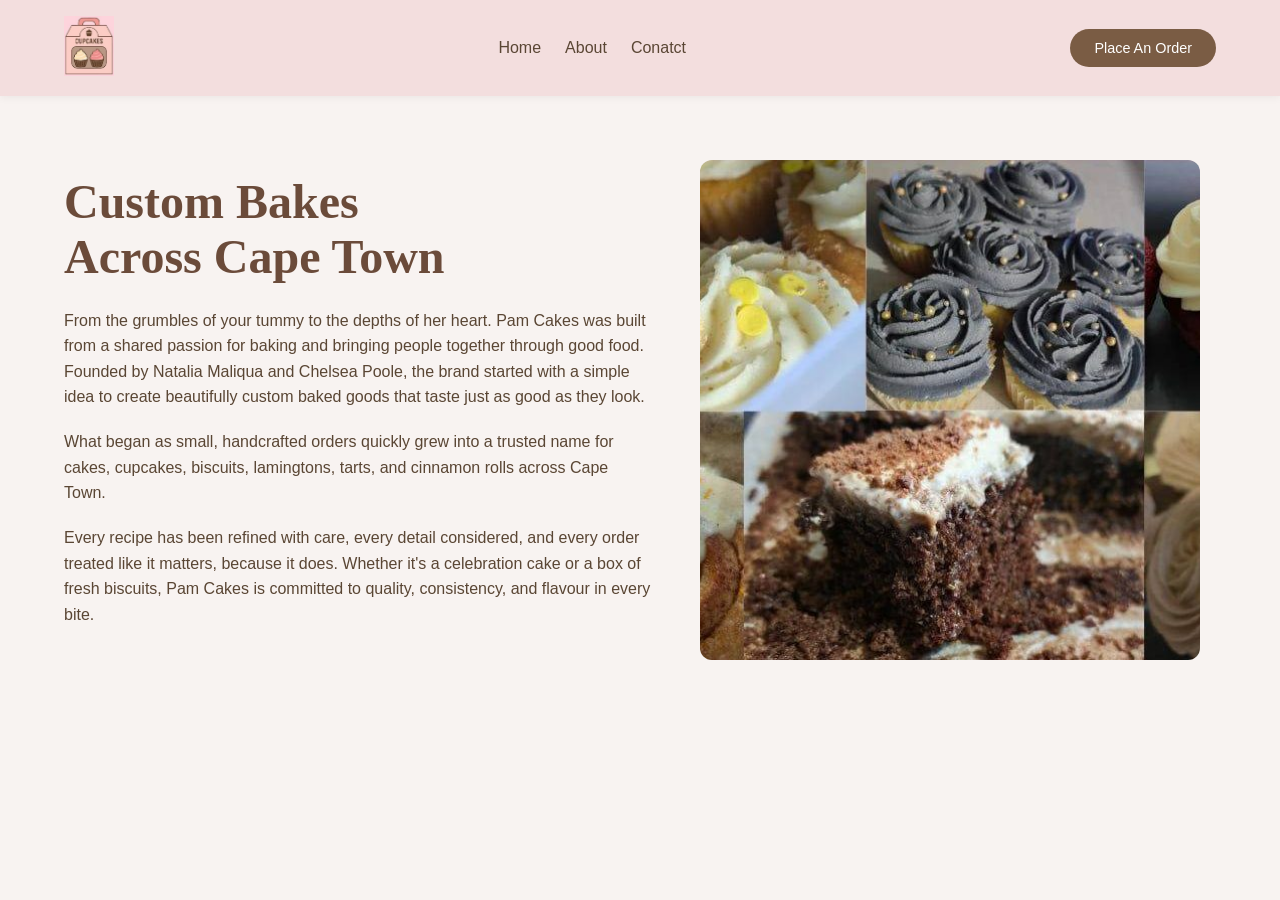
==== about.html @ 2bd02710 "orject and testimonial added" ====
<!DOCTYPE html>
<html lang="en">
<head>
    <meta charset="UTF-8">
    <meta name="viewport" content="width=device-width, initial-scale=1.0">
    <link rel="stylesheet" href="style.css">
    <title>Pam Cakes</title>
</head>
<body>
    <!-- Navigation -->
    <header class="site-header">
        <div class="container nav-container">
            <div class="logo">
                <img src="/pictures/logo.jpg" alt="Pam Cakes Logo">
            </div>

            <nav class="main-nav">
                <ul>
                    <li><a href="http://127.0.0.1:5500/index.html">Home</a></li>
                    <li><a href="http://127.0.0.1:5500/About.html">About</a></li>
                    <li><a href="http://127.0.0.1:5500/Conatct.html">Conatct</a></li>
                </ul>
            </nav>

            <a href="#" class="btn primary-btn">Place An Order</a>
        </div>
    </header>
    <section class="custom-bakes">
        <h1 class="about">About</h1>
    <div class="container custom-grid">

        <!-- Text Content -->
        <article class="custom-text">
            <h2>Custom Bakes<br>Across Cape Town</h2>

            <p>
                From the grumbles of your tummy to the depths of her heart.
                Pam Cakes was built from a shared passion for baking and bringing
                people together through good food. Founded by Natalia Maliqua
                and Chelsea Poole, the brand started with a simple idea to create
                beautifully custom baked goods that taste just as good as they look.
            </p>

            <p>
                What began as small, handcrafted orders quickly grew into a trusted
                name for cakes, cupcakes, biscuits, lamingtons, tarts, and cinnamon
                rolls across Cape Town.
            </p>

            <p>
                Every recipe has been refined with care, every detail considered,
                and every order treated like it matters, because it does. Whether
                it's a celebration cake or a box of fresh biscuits, Pam Cakes is
                committed to quality, consistency, and flavour in every bite.
            </p>
        </article>

        <!-- Image Grid -->
        <aside class="custom-images">
            <img src="/pictures/pamcakes.jpg" alt="Cupcake">
        </aside>

    </div>
</section>
</body>
</html>
---- style.css ----
* {
    margin: 0;
    padding: 0;
    box-sizing: border-box;
}

body {
    font-family: "Segoe UI", sans-serif;
    color: #5a4634;
    background-color: #f8f3f1;
}
/************************************************************** HOME **************************************************************/
/* Container */
.container {
    width: 90%;
    max-width: 1200px;
    margin: auto;
}

/* Header */
.site-header {
    background: #f3dede;
    padding: 1rem 0;

    position: sticky;
    top: 0;
    z-index: 1000;

    box-shadow: 0 2px 8px rgba(0,0,0,0.05);
}

.nav-container {
    display: flex;
    align-items: center;
    justify-content: space-between;
}

.logo img {
    width: 50px;
}

.main-nav ul {
    display: flex;
    gap: 1.5rem;
    list-style: none;
}

.main-nav a {
    text-decoration: none;
    color: #5a4634;
    font-weight: 500;
}

.primary-btn {
    background: #7a5c44;
    color: #fff;
    padding: 0.6rem 1.2rem;
    border-radius: 25px;
    text-decoration: none;
    font-size: 0.9rem;
}

/* Hero Section */
.hero {
    background: linear-gradient(
        rgba(243, 222, 222, 2.0),
        rgba(243, 222, 222, 0.5)
    ),
    url("/pictures/cupcakes.jpg") no-repeat center/cover;

    min-height: 90vh;
    display: flex;
    align-items: center;
}

.hero-content {
    display: flex;
    align-items: center;
}

.hero-text {
    max-width: 600px;
}

.hero h1 {
    font-family: Georgia, serif;
    font-size: 3.5rem;
    margin-bottom: 1rem;
    color: #6b4b3a;
}

.hero p {
    font-size: 1rem;
    margin-bottom: 1.5rem;
    line-height: 1.6;
}

.contact-info {
    list-style: none;
    margin-bottom: 2rem;
}

.contact-info li {
    margin-bottom: 0.5rem;
    font-size: 0.95rem;
}

/* Order Button */
.order-btn {
    display: inline-block;
    background: #e9e9e9;
    color: #5a4634;
    padding: 0.8rem 2rem;
    border-radius: 30px;
    text-decoration: none;
    font-weight: 500;
    width: 100%;
    text-align: center;
}

/* Responsive */
@media (max-width: 768px) {
    .hero h1 {
        font-size: 2.5rem;
    }

    .nav-container {
        flex-direction: column;
        gap: 1rem;
    }
}

/************************************************************** ABOUT **************************************************************/

/* Section */
.custom-bakes {
    padding: 4rem 0;
    background: #f8f3f1;
}

/* Layout */
.custom-grid {
    display: grid;
    grid-template-columns: 1.2fr 1fr;
    gap: 3rem;
    align-items: center;
}
.about{
    display: none;
}
/* Text */
.custom-text h2 {
    font-family: Georgia, serif;
    font-size: 3rem;
    color: #6b4b3a;
    margin-bottom: 1.5rem;
}

.custom-text p {
    margin-bottom: 1.2rem;
    line-height: 1.6;
    color: #5a4634;
}

/* Images */
.custom-images {
    display: grid;
    grid-template-columns: repeat(3, 1fr);
    gap: 0.5rem;
}

.custom-images img {
    width: 500px;
    height: 500px;
    object-fit: cover;
    border-radius: 12px;
}

/* Responsive */
@media (max-width: 900px) {
    .custom-grid {
        grid-template-columns: 1fr;
    }

    .custom-text h2 {
        font-size: 2.2rem;
    }

    .custom-images {
        grid-auto-rows: 100px;
    }
}

/************************************************************** CONTACT **************************************************************/

/* Section */
.contact {
    padding: 4rem 0;
    background: #f8f3f1;
}

.section-header {
    text-align: center;
    margin-bottom: 2rem;
}

.section-header h2 {
    font-family: Georgia, serif;
    color: #6b4b3a;
    font-size: 2.5rem;
}

.section-header p {
    color: #5a4634;
}

/* Form */
.contact-form {
    max-width: 500px;
    margin: auto;
}

.form-group {
    margin-bottom: 1.2rem;
}

label {
    display: block;
    margin-bottom: 0.4rem;
    font-weight: 500;
}

input, textarea {
    width: 100%;
    padding: 0.7rem;
    border: 1px solid #ccc;
    border-radius: 8px;
    font-size: 1rem;
}

/* Button */
.btn {
    display: inline-block;
    background: #7a5c44;
    color: #fff;
    padding: 0.7rem 1.5rem;
    border: none;
    border-radius: 25px;
    cursor: pointer;
}

/* Popup */
.popup {
    position: fixed;
    inset: 0;
    background: rgba(0,0,0,0.5);
    display: none;
    justify-content: center;
    align-items: center;
}

.popup-content {
    background: #fff;
    padding: 2rem;
    border-radius: 12px;
    text-align: center;
    max-width: 300px;
}

/* Show popup */
.popup.show {
    display: flex;
}

/************************************************************** Project **************************************************************/

.projects {
    padding: 4rem 0;
    background: #fff;
}

.section-header {
    text-align: center;
    margin-bottom: 2rem;
}

.section-header h2 {
    font-family: Georgia, serif;
    font-size: 2.5rem;
    color: #6b4b3a;
}

.project-grid {
    display: grid;
    grid-template-columns: repeat(auto-fit, minmax(250px, 1fr));
    gap: 1.5rem;
}

.project-card {
    background: #f8f3f1;
    border-radius: 16px;
    overflow: hidden;
    transition: transform 0.3s ease;
}

.project-card:hover {
    transform: translateY(-5px);
}

.project-card img {
    width: 100%;
    height: 200px;
    object-fit: cover;
}

.project-info {
    padding: 1rem;
}

.project-info h3 {
    margin-bottom: 0.5rem;
    color: #6b4b3a;
}
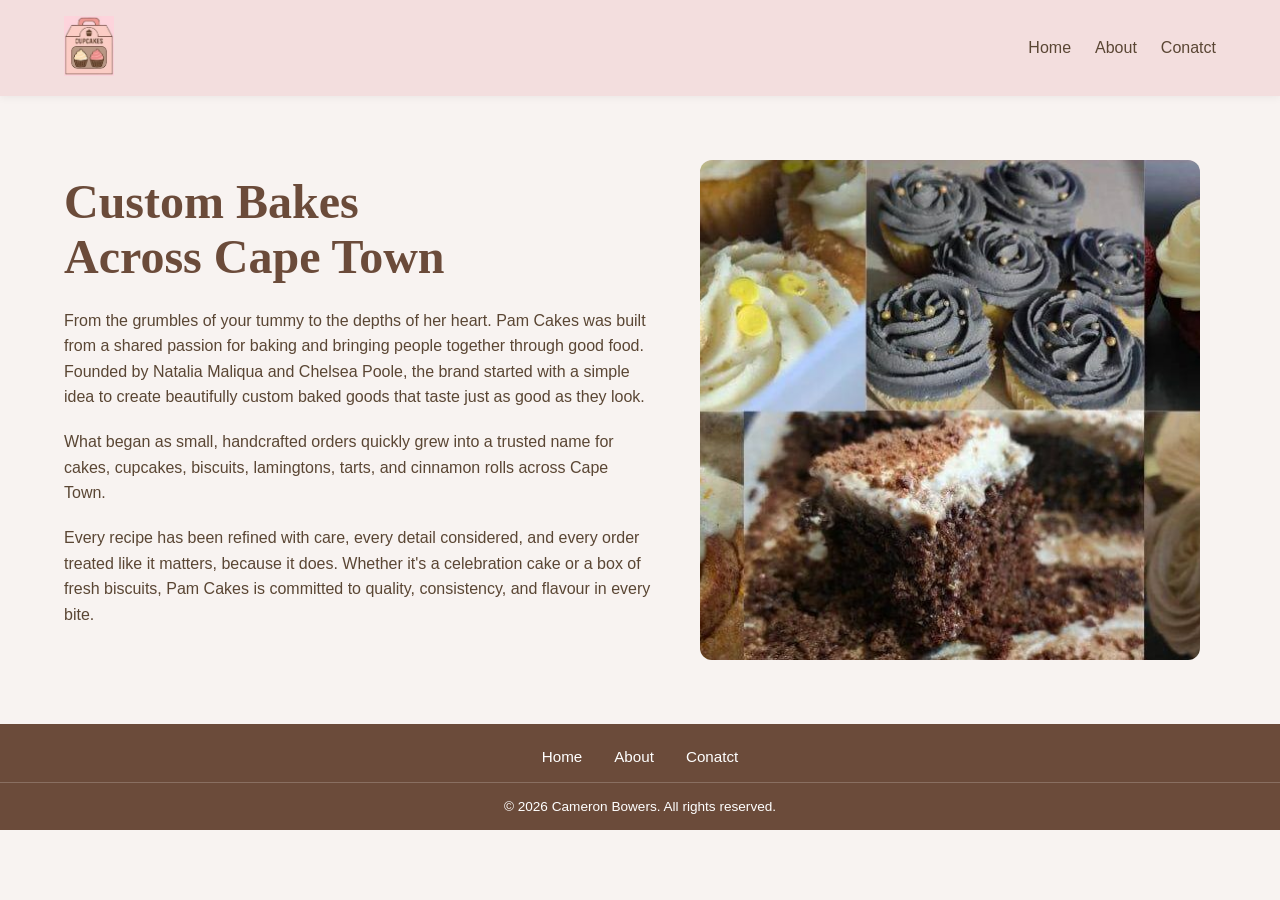
==== commit 7292c6b3: "footer added to all pages" ====
--- a/about.html
+++ b/about.html
@@ -21,8 +21,6 @@
                     <li><a href="http://127.0.0.1:5500/Conatct.html">Conatct</a></li>
                 </ul>
             </nav>
-
-            <a href="#" class="btn primary-btn">Place An Order</a>
         </div>
     </header>
     <section class="custom-bakes">
@@ -62,5 +60,22 @@
 
     </div>
 </section>
+<footer class="site-footer">
+
+    <!-- Footer Navigation -->
+    <nav class="footer-nav" aria-label="Footer Navigation">
+        <ul>
+            <li><a href="http://127.0.0.1:5500/index.html">Home</a></li>
+            <li><a href="http://127.0.0.1:5500/About.html">About</a></li>
+            <li><a href="http://127.0.0.1:5500/Conatct.html">Conatct</a></li>
+        </ul>
+    </nav>
+
+    <!-- Bottom Bar -->
+    <div class="footer-bottom">
+        <p>&copy; 2026 Cameron Bowers. All rights reserved.</p>
+    </div>
+
+</footer>
 </body>
 </html>
--- a/style.css
+++ b/style.css
@@ -49,15 +49,6 @@
     text-decoration: none;
     color: #5a4634;
     font-weight: 500;
-}
-
-.primary-btn {
-    background: #7a5c44;
-    color: #fff;
-    padding: 0.6rem 1.2rem;
-    border-radius: 25px;
-    text-decoration: none;
-    font-size: 0.9rem;
 }
 
 /* Hero Section */
@@ -103,19 +94,6 @@
 .contact-info li {
     margin-bottom: 0.5rem;
     font-size: 0.95rem;
-}
-
-/* Order Button */
-.order-btn {
-    display: inline-block;
-    background: #e9e9e9;
-    color: #5a4634;
-    padding: 0.8rem 2rem;
-    border-radius: 30px;
-    text-decoration: none;
-    font-weight: 500;
-    width: 100%;
-    text-align: center;
 }
 
 /* Responsive */
@@ -320,4 +298,73 @@
 .project-info h3 {
     margin-bottom: 0.5rem;
     color: #6b4b3a;
+}
+
+/************************************************************** testimonials **************************************************************/
+
+
+.testimonials {
+    padding: 4rem 0;
+    background: #f3dede;
+}
+
+.testimonial-grid {
+    display: grid;
+    grid-template-columns: repeat(auto-fit, minmax(250px, 1fr));
+    gap: 1.5rem;
+}
+
+.testimonial-card {
+    background: #fff;
+    padding: 1.5rem;
+    border-radius: 16px;
+    text-align: center;
+    font-style: italic;
+}
+
+.testimonial-card blockquote {
+    margin-bottom: 1rem;
+}
+
+.testimonial-card figcaption {
+    font-style: normal;
+    font-weight: 500;
+    color: #6b4b3a;
+}
+
+/************************************************************** footer **************************************************************/
+
+.site-footer {
+    background: #6b4b3a;
+    color: #fff;
+    text-align: center;
+    padding-top: 1.5rem;
+}
+
+/* Nav */
+.footer-nav ul {
+    display: flex;
+    justify-content: center;
+    gap: 2rem;
+    list-style: none;
+    flex-wrap: wrap;
+    margin-bottom: 1rem;
+}
+
+.footer-nav a {
+    text-decoration: none;
+    color: #fff;
+    font-size: 0.95rem;
+    transition: opacity 0.2s ease;
+}
+
+.footer-nav a:hover {
+    opacity: 0.7;
+}
+
+/* Bottom bar */
+.footer-bottom {
+    border-top: 1px solid rgba(255,255,255,0.2);
+    padding: 1rem 0;
+    font-size: 0.85rem;
 }
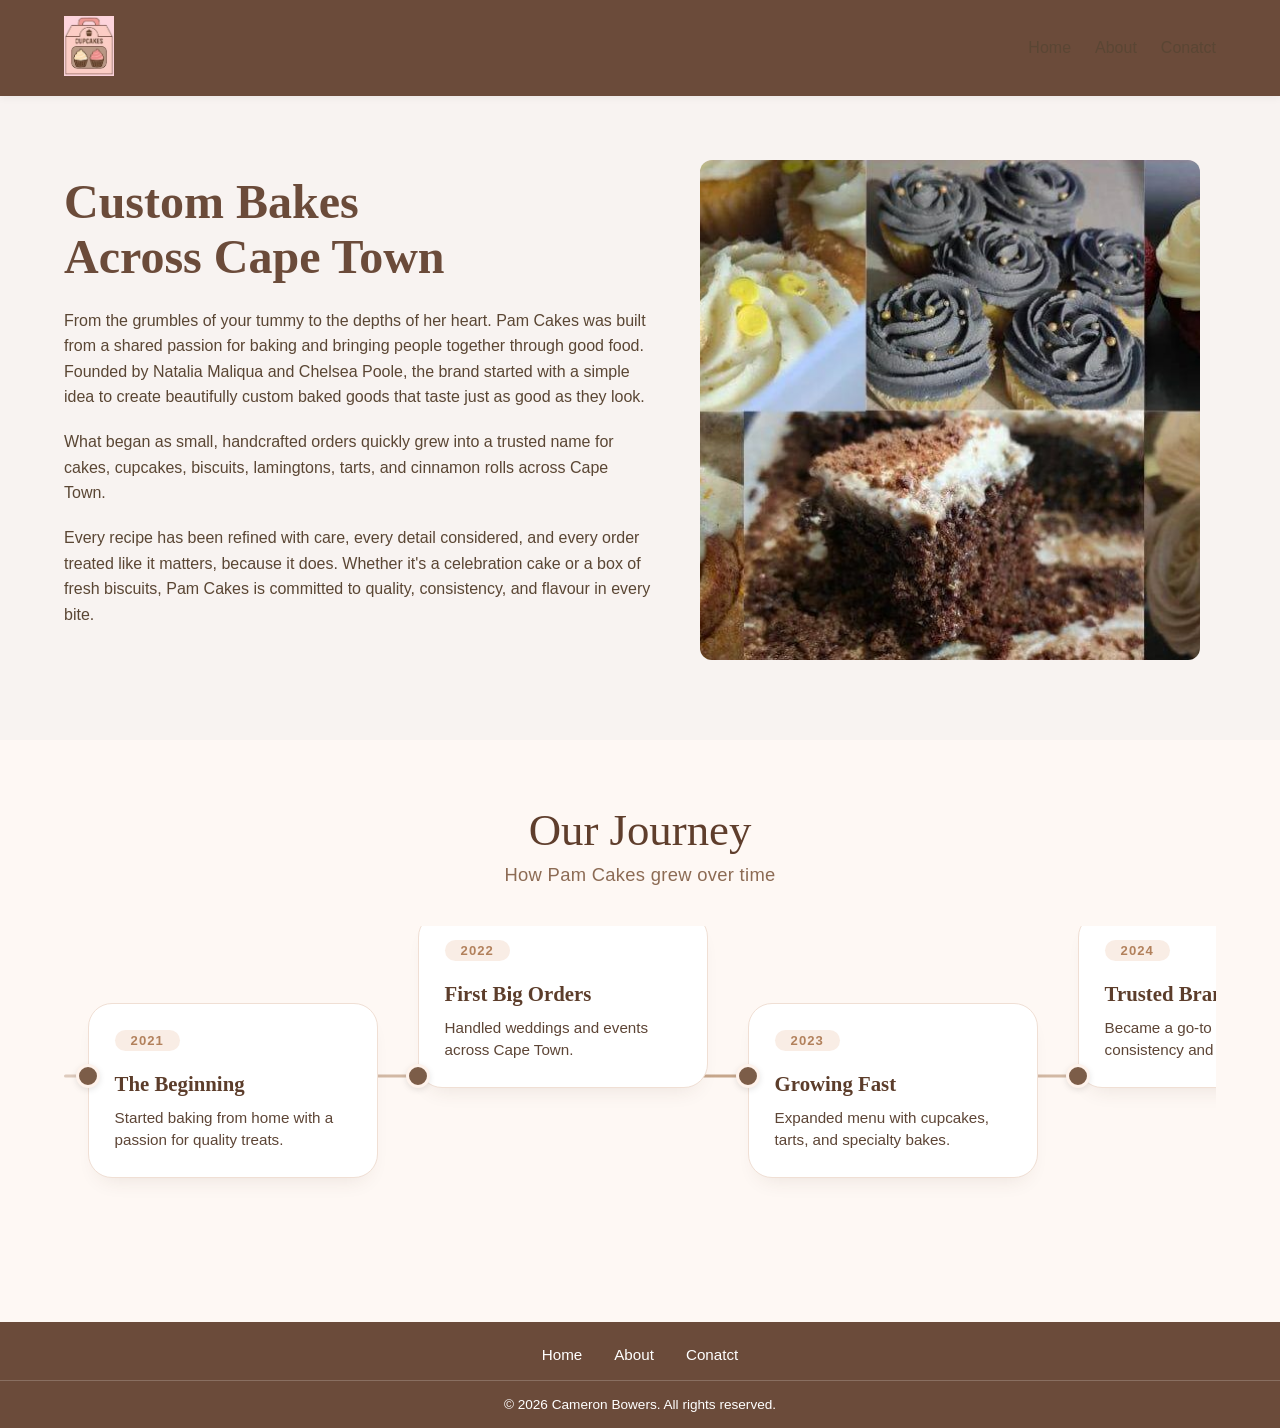
==== commit 97972fff: "added timeline" ====
--- a/about.html
+++ b/about.html
@@ -23,6 +23,7 @@
             </nav>
         </div>
     </header>
+    
     <section class="custom-bakes">
         <h1 class="about">About</h1>
     <div class="container custom-grid">
@@ -59,8 +60,56 @@
         </aside>
 
     </div>
-</section>
-<footer class="site-footer">
+    </section>
+
+    <section class="timeline" id="experience">
+    <div class="container">
+        <header class="section-header">
+            <h1>Our Journey</h1>
+            <p>How Pam Cakes grew over time</p>
+        </header>
+
+        <div class="timeline-wrapper">
+            <ol class="timeline-list">
+
+                <li class="timeline-item">
+                    <div class="timeline-content">
+                        <time datetime="2021">2021</time>
+                        <h2>The Beginning</h2>
+                        <p>Started baking from home with a passion for quality treats.</p>
+                    </div>
+                </li>
+
+                <li class="timeline-item">
+                    <div class="timeline-content">
+                        <time datetime="2022">2022</time>
+                        <h2>First Big Orders</h2>
+                        <p>Handled weddings and events across Cape Town.</p>
+                    </div>
+                </li>
+
+                <li class="timeline-item">
+                    <div class="timeline-content">
+                        <time datetime="2023">2023</time>
+                        <h2>Growing Fast</h2>
+                        <p>Expanded menu with cupcakes, tarts, and specialty bakes.</p>
+                    </div>
+                </li>
+
+                <li class="timeline-item">
+                    <div class="timeline-content">
+                        <time datetime="2024">2024</time>
+                        <h2>Trusted Brand</h2>
+                        <p>Became a go-to bakery known for consistency and flavour.</p>
+                    </div>
+                </li>
+
+            </ol>
+        </div>
+    </div>
+    </section>
+
+    <footer class="site-footer">
 
     <!-- Footer Navigation -->
     <nav class="footer-nav" aria-label="Footer Navigation">
@@ -76,6 +125,6 @@
         <p>&copy; 2026 Cameron Bowers. All rights reserved.</p>
     </div>
 
-</footer>
+    </footer>
 </body>
 </html>
--- a/style.css
+++ b/style.css
@@ -19,7 +19,7 @@
 
 /* Header */
 .site-header {
-    background: #f3dede;
+    background: #6b4b3a;
     padding: 1rem 0;
 
     position: sticky;
@@ -367,4 +367,202 @@
     border-top: 1px solid rgba(255,255,255,0.2);
     padding: 1rem 0;
     font-size: 0.85rem;
-}+}
+
+
+/************************************************************** Experience **************************************************************/
+
+.timeline {
+            padding: 4rem 0 5rem;
+            background: #fef8f4;
+            margin-top: 1rem;
+        }
+
+        .section-header {
+            text-align: center;
+            margin-bottom: 2.5rem;
+        }
+
+        .section-header h1 {
+            font-family: Georgia, serif;
+            font-size: 2.8rem;
+            color: #5f3e2c;
+            margin-bottom: 0.5rem;
+            font-weight: 500;
+        }
+
+        .section-header p {
+            font-size: 1.15rem;
+            color: #8c6b54;
+            letter-spacing: 0.3px;
+        }
+
+        .timeline-wrapper {
+            overflow-x: auto;
+            padding: 1rem 0 2rem 0;
+            scrollbar-width: thin;
+            scrollbar-color: #c9ab94 #f3e4db;
+        }
+
+        .timeline-wrapper::-webkit-scrollbar {
+            height: 8px;
+        }
+
+        .timeline-wrapper::-webkit-scrollbar-track {
+            background: #f3e4db;
+            border-radius: 12px;
+        }
+
+        .timeline-wrapper::-webkit-scrollbar-thumb {
+            background: #c9ab94;
+            border-radius: 12px;
+        }
+
+        /* timeline flex container */
+        .timeline-list {
+            display: flex;
+            gap: 2.5rem;
+            list-style: none;
+            position: relative;
+            padding: 2rem 1rem 2rem 1.5rem;
+            margin: 0;
+            min-width: max-content;
+        }
+
+        /* The horizontal line */
+        .timeline-list::before {
+            content: "";
+            position: absolute;
+            top: 50%;
+            left: 0;
+            width: 100%;
+            height: 3px;
+            background: linear-gradient(90deg, #decbbd, #c6a68b, #decbbd);
+            transform: translateY(-50%);
+            z-index: 0;
+            border-radius: 4px;
+        }
+
+        /* Each timeline item */
+        .timeline-item {
+            position: relative;
+            min-width: 260px;
+            max-width: 290px;
+            z-index: 2;
+        }
+
+        /* Dot on the line  */
+        .timeline-item::before {
+            content: "";
+            position: absolute;
+            top: 50%;
+            left: 0;
+            width: 18px;
+            height: 18px;
+            background: #7c5d48;
+            border: 3px solid #fef3ec;
+            box-shadow: 0 2px 6px rgba(0,0,0,0.1);
+            border-radius: 50%;
+            transform: translate(-50%, -50%);
+            z-index: 5;
+            transition: all 0.2s ease;
+        }
+
+        /* Card content styling */
+        .timeline-content {
+            background: #ffffff;
+            padding: 1.6rem;
+            border-radius: 24px;
+            box-shadow: 0 12px 22px -12px rgba(82, 49, 32, 0.12);
+            transition: transform 0.2s, box-shadow 0.2s;
+            border: 1px solid #f0dfd4;
+            margin-top: 2.2rem;
+        }
+
+        .timeline-item:nth-child(odd) .timeline-content {
+            margin-top: 1.8rem;
+            margin-bottom: 0;
+        }
+
+        .timeline-item:nth-child(even) .timeline-content {
+            margin-top: -3.8rem;
+            margin-bottom: 1rem;
+        }
+
+        /* Hover effect for cards */
+        .timeline-content:hover {
+            transform: translateY(-5px);
+            box-shadow: 0 20px 28px -14px rgba(99, 57, 34, 0.2);
+            background: #fffcf9;
+        }
+
+        .timeline-content time {
+            font-size: 0.82rem;
+            font-weight: 700;
+            text-transform: uppercase;
+            letter-spacing: 1px;
+            color: #b2815c;
+            display: inline-block;
+            background: #f9ede5;
+            padding: 0.2rem 1rem;
+            border-radius: 40px;
+            margin-bottom: 0.9rem;
+        }
+
+        .timeline-content h2 {
+            font-size: 1.3rem;
+            font-weight: 600;
+            margin: 0.4rem 0 0.7rem 0;
+            color: #5c3d2b;
+            font-family: Georgia, serif;
+        }
+
+        .timeline-content p {
+            font-size: 0.95rem;
+            color: #5d4536;
+            line-height: 1.45;
+        }
+
+        /* Responsive */
+        @media (max-width: 820px) {
+            .timeline-item {
+                min-width: 240px;
+            }
+            .timeline-item:nth-child(even) .timeline-content {
+                margin-top: -3.2rem;
+            }
+            .timeline-content {
+                padding: 1.2rem;
+            }
+        }
+
+        @media (max-width: 640px) {
+            .container {
+                padding: 0 1.2rem;
+            }
+            .timeline-list {
+                gap: 1.8rem;
+                padding-left: 0.8rem;
+            }
+            .timeline-item {
+                min-width: 220px;
+            }
+            .timeline-item:nth-child(even) .timeline-content {
+                margin-top: -2.6rem;
+            }
+            .timeline-content h2 {
+                font-size: 1.1rem;
+            }
+            .section-header h1 {
+                font-size: 2.2rem;
+            }
+            .custom-text h2 {
+                font-size: 1.6rem;
+            }
+            .nav-container {
+                flex-direction: column;
+            }
+            .main-nav ul {
+                gap: 1.5rem;
+            }
+        }
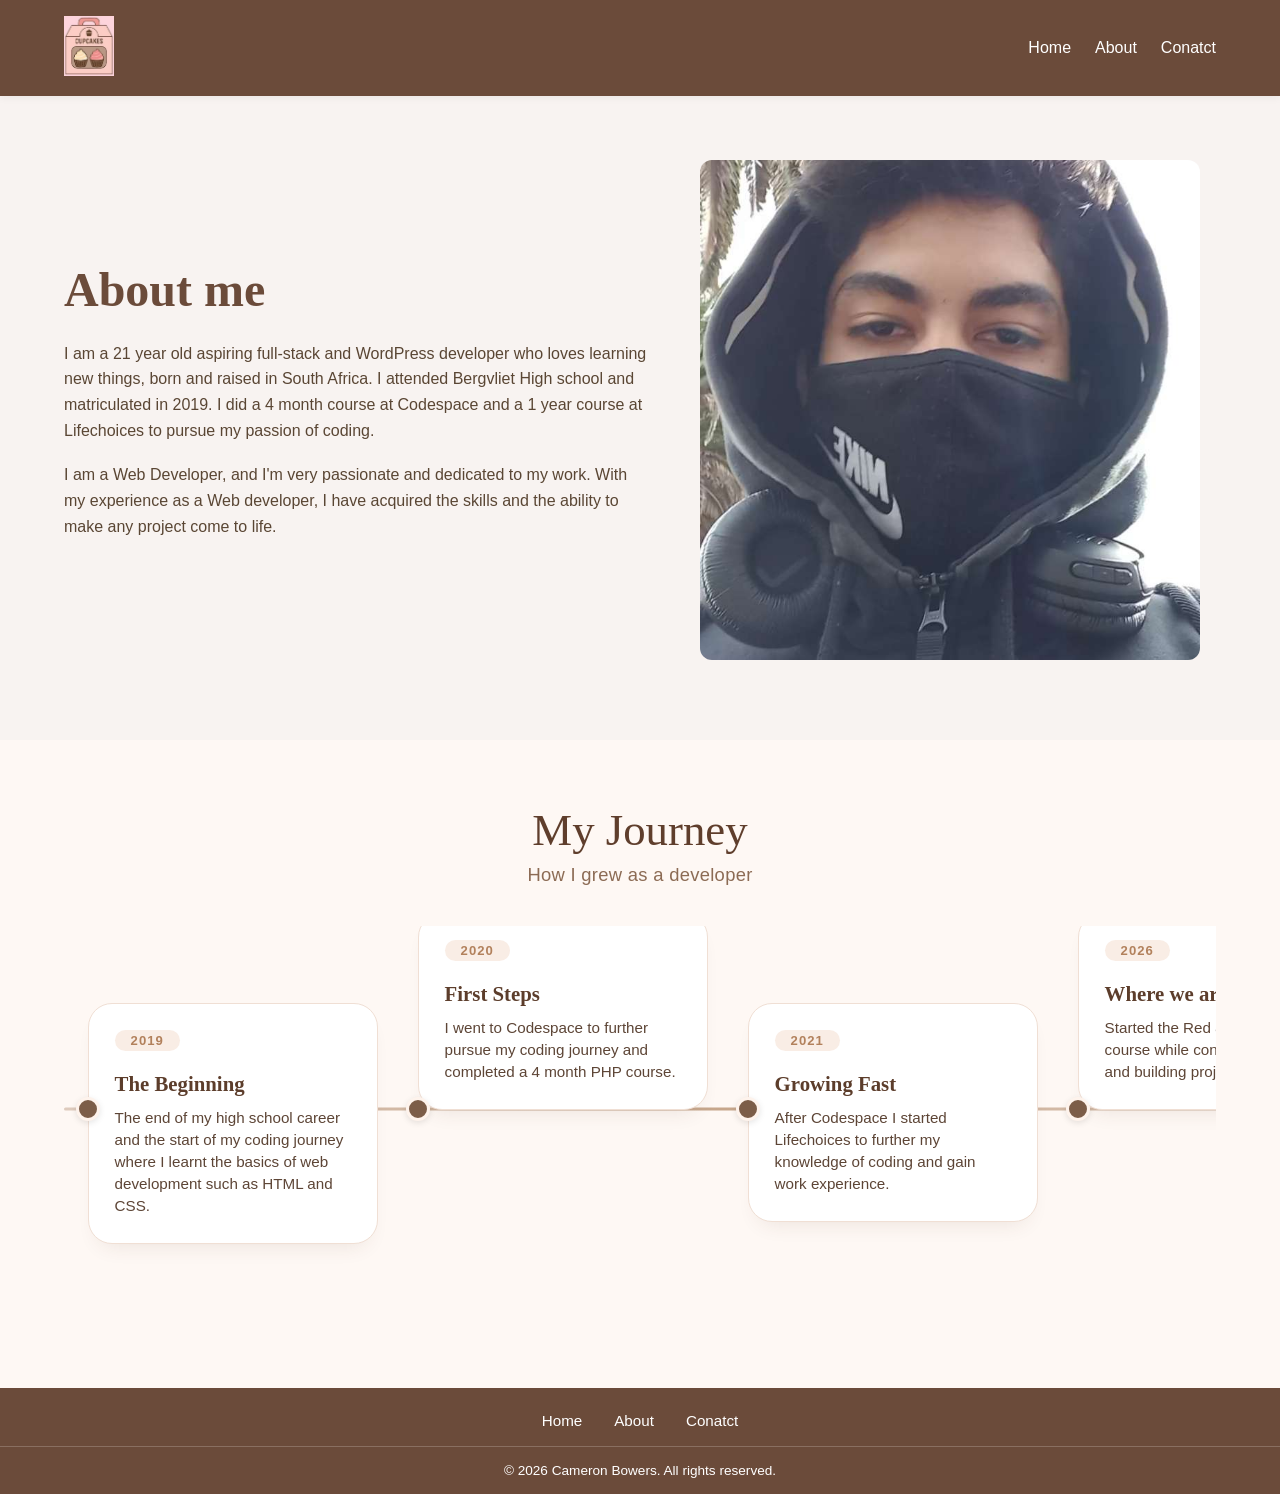
==== commit b4b7b746: "added proper content" ====
--- a/about.html
+++ b/about.html
@@ -4,7 +4,7 @@
     <meta charset="UTF-8">
     <meta name="viewport" content="width=device-width, initial-scale=1.0">
     <link rel="stylesheet" href="style.css">
-    <title>Pam Cakes</title>
+    <title>Portfolio</title>
 </head>
 <body>
     <!-- Navigation -->
@@ -30,33 +30,23 @@
 
         <!-- Text Content -->
         <article class="custom-text">
-            <h2>Custom Bakes<br>Across Cape Town</h2>
+            <h2>About me</h2>
 
             <p>
-                From the grumbles of your tummy to the depths of her heart.
-                Pam Cakes was built from a shared passion for baking and bringing
-                people together through good food. Founded by Natalia Maliqua
-                and Chelsea Poole, the brand started with a simple idea to create
-                beautifully custom baked goods that taste just as good as they look.
+                I am a 21 year old aspiring full-stack and WordPress developer who loves learning new things, 
+                born and raised in South Africa. I attended Bergvliet High school and matriculated in 2019. 
+                I did a 4 month course at Codespace and a 1 year course at Lifechoices to pursue my passion of coding.
             </p>
 
             <p>
-                What began as small, handcrafted orders quickly grew into a trusted
-                name for cakes, cupcakes, biscuits, lamingtons, tarts, and cinnamon
-                rolls across Cape Town.
-            </p>
-
-            <p>
-                Every recipe has been refined with care, every detail considered,
-                and every order treated like it matters, because it does. Whether
-                it's a celebration cake or a box of fresh biscuits, Pam Cakes is
-                committed to quality, consistency, and flavour in every bite.
+                I am a Web Developer, and I'm very passionate and dedicated to my work. With my experience as a Web developer, 
+                I have acquired the skills and the ability to make any project come to life.
             </p>
         </article>
 
         <!-- Image Grid -->
         <aside class="custom-images">
-            <img src="/pictures/pamcakes.jpg" alt="Cupcake">
+            <img src="/pictures/selfie.jpg" alt="Cupcake">
         </aside>
 
     </div>
@@ -65,8 +55,8 @@
     <section class="timeline" id="experience">
     <div class="container">
         <header class="section-header">
-            <h1>Our Journey</h1>
-            <p>How Pam Cakes grew over time</p>
+            <h1>My Journey</h1>
+            <p>How I grew as a developer</p>
         </header>
 
         <div class="timeline-wrapper">
@@ -74,33 +64,33 @@
 
                 <li class="timeline-item">
                     <div class="timeline-content">
-                        <time datetime="2021">2021</time>
+                        <time datetime="2019">2019</time>
                         <h2>The Beginning</h2>
-                        <p>Started baking from home with a passion for quality treats.</p>
+                        <p>The end of my high school career and the start of my coding journey where I learnt the basics of web development such as HTML and CSS.</p>
                     </div>
                 </li>
 
                 <li class="timeline-item">
                     <div class="timeline-content">
-                        <time datetime="2022">2022</time>
-                        <h2>First Big Orders</h2>
-                        <p>Handled weddings and events across Cape Town.</p>
+                        <time datetime="2020">2020</time>
+                        <h2>First Steps</h2>
+                        <p>I went to Codespace to further pursue my coding journey and completed a 4 month PHP course.</p>
                     </div>
                 </li>
 
                 <li class="timeline-item">
                     <div class="timeline-content">
-                        <time datetime="2023">2023</time>
+                        <time datetime="2021">2021</time>
                         <h2>Growing Fast</h2>
-                        <p>Expanded menu with cupcakes, tarts, and specialty bakes.</p>
+                        <p>After Codespace I started Lifechoices to further my knowledge of coding and gain work experience.</p>
                     </div>
                 </li>
 
                 <li class="timeline-item">
                     <div class="timeline-content">
-                        <time datetime="2024">2024</time>
-                        <h2>Trusted Brand</h2>
-                        <p>Became a go-to bakery known for consistency and flavour.</p>
+                        <time datetime="2026">2026</time>
+                        <h2>Where we are</h2>
+                        <p>Started the Red & Yellow frontend course while continuing freelancing and building projects.</p>
                     </div>
                 </li>
 
--- a/style.css
+++ b/style.css
@@ -6,7 +6,7 @@
 
 body {
     font-family: "Segoe UI", sans-serif;
-    color: #5a4634;
+    color: #000000;
     background-color: #f8f3f1;
 }
 /************************************************************** HOME **************************************************************/
@@ -47,7 +47,7 @@
 
 .main-nav a {
     text-decoration: none;
-    color: #5a4634;
+    color: #ffffff;
     font-weight: 500;
 }
 
@@ -57,7 +57,7 @@
         rgba(243, 222, 222, 2.0),
         rgba(243, 222, 222, 0.5)
     ),
-    url("/pictures/cupcakes.jpg") no-repeat center/cover;
+    url("/pictures/landingpage.PNG") no-repeat center/cover;
 
     min-height: 90vh;
     display: flex;
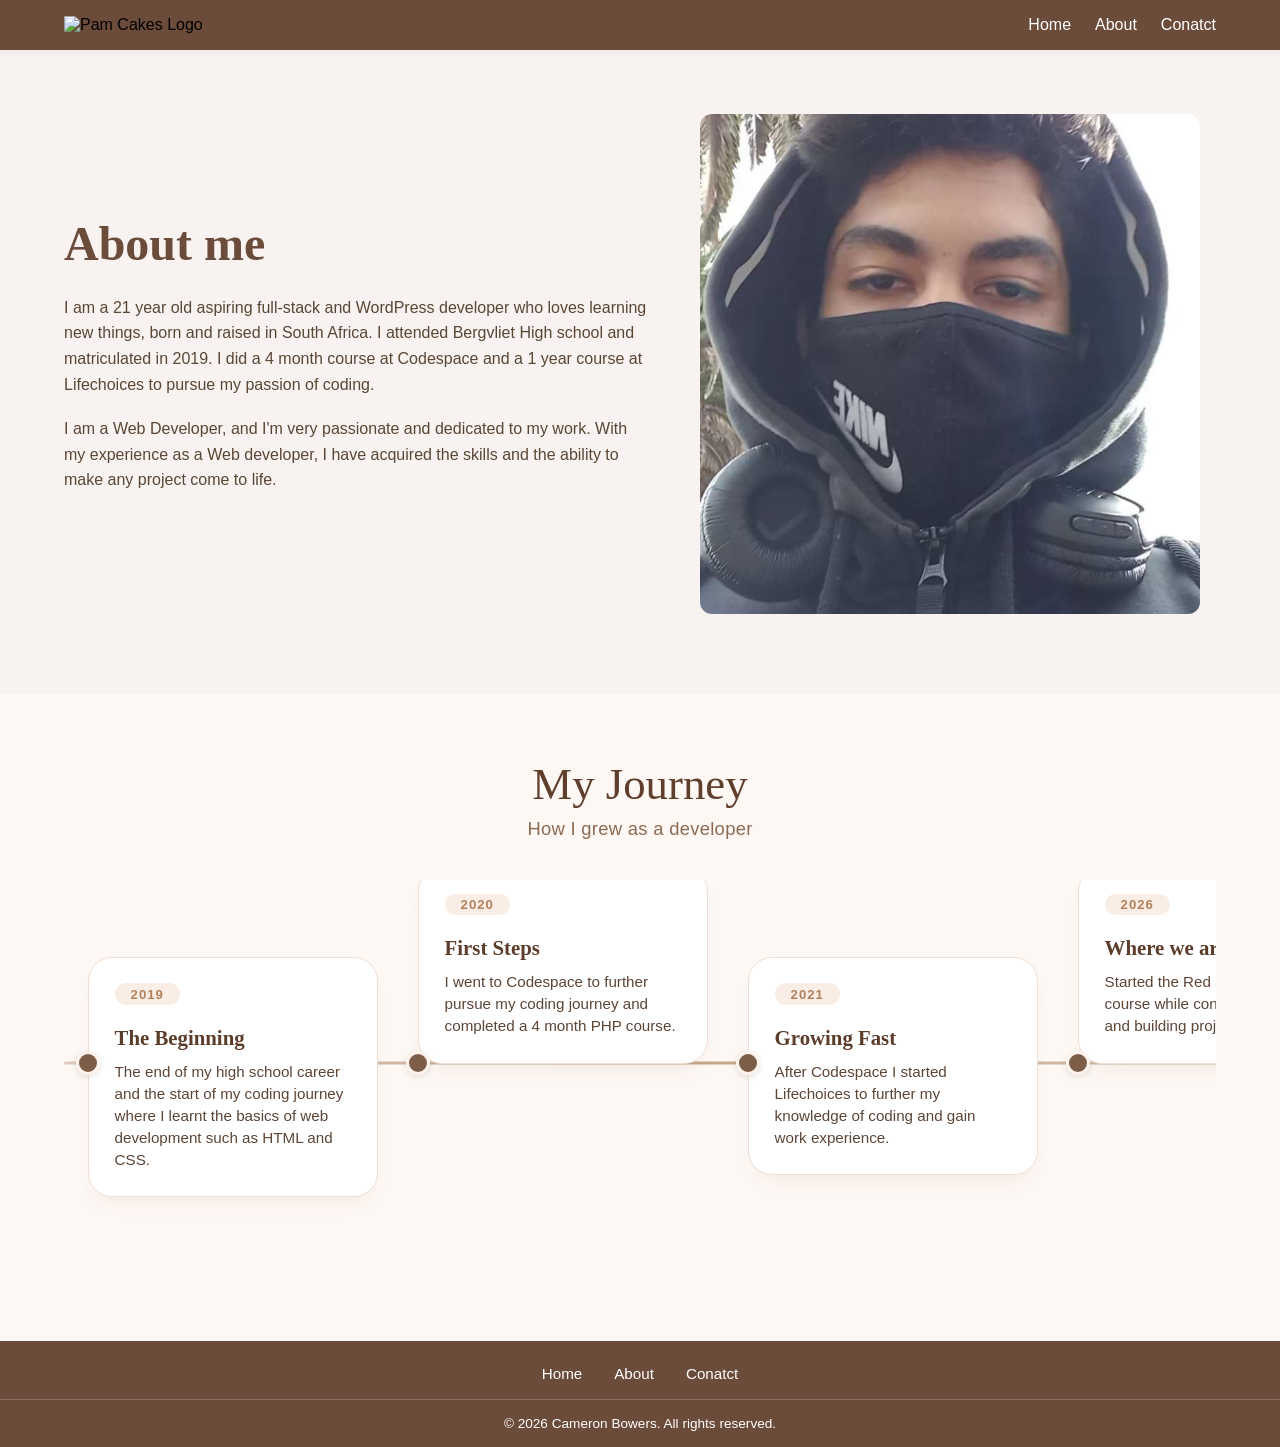
==== commit b1390e1a: "changed navbar" ====
--- a/about.html
+++ b/about.html
@@ -16,9 +16,9 @@
 
             <nav class="main-nav">
                 <ul>
-                    <li><a href="http://127.0.0.1:5500/index.html">Home</a></li>
-                    <li><a href="http://127.0.0.1:5500/About.html">About</a></li>
-                    <li><a href="http://127.0.0.1:5500/Conatct.html">Conatct</a></li>
+                    <li><a href="/index.html">Home</a></li>
+                    <li><a href="/about.html">About</a></li>
+                    <li><a href="/conatct.html">Conatct</a></li>
                 </ul>
             </nav>
         </div>
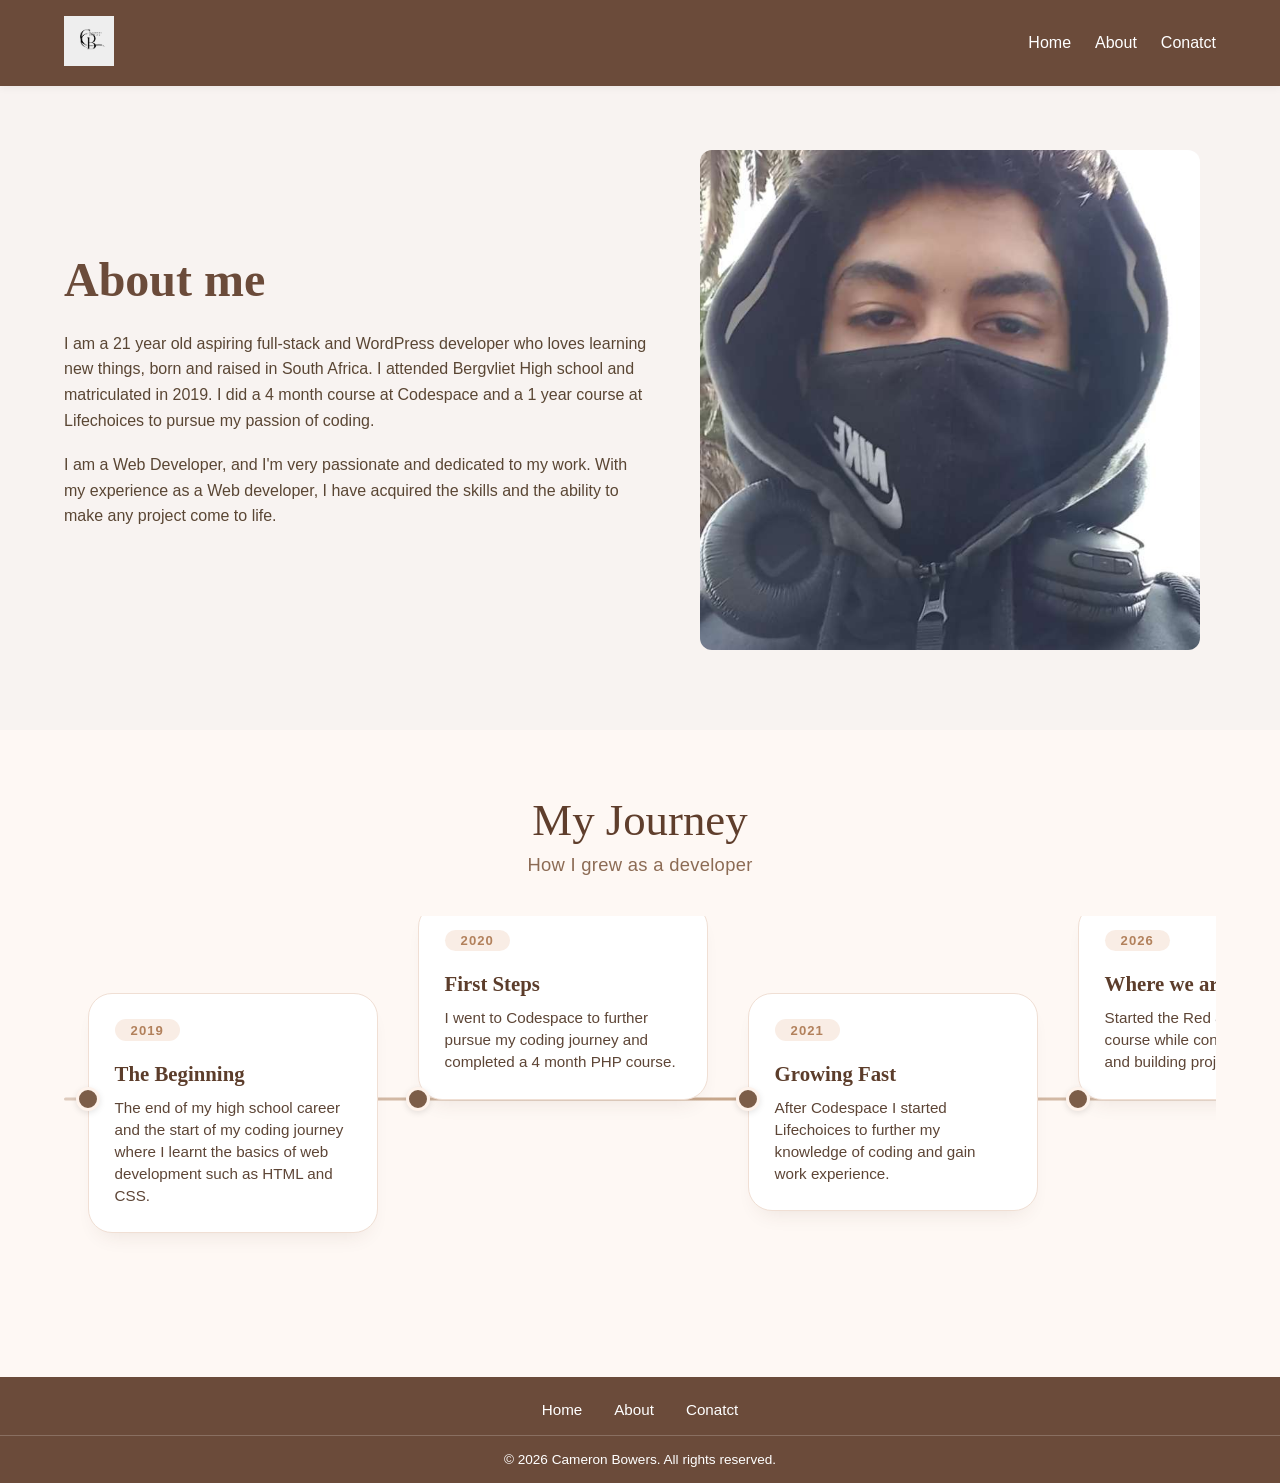
==== commit 7ac242d2: "changed icon" ====
--- a/about.html
+++ b/about.html
@@ -11,7 +11,7 @@
     <header class="site-header">
         <div class="container nav-container">
             <div class="logo">
-                <img src="/pictures/logo.jpg" alt="Pam Cakes Logo">
+                <img src="/pictures/Cameron Bowers.png" alt="Pam Cakes Logo">
             </div>
 
             <nav class="main-nav">
